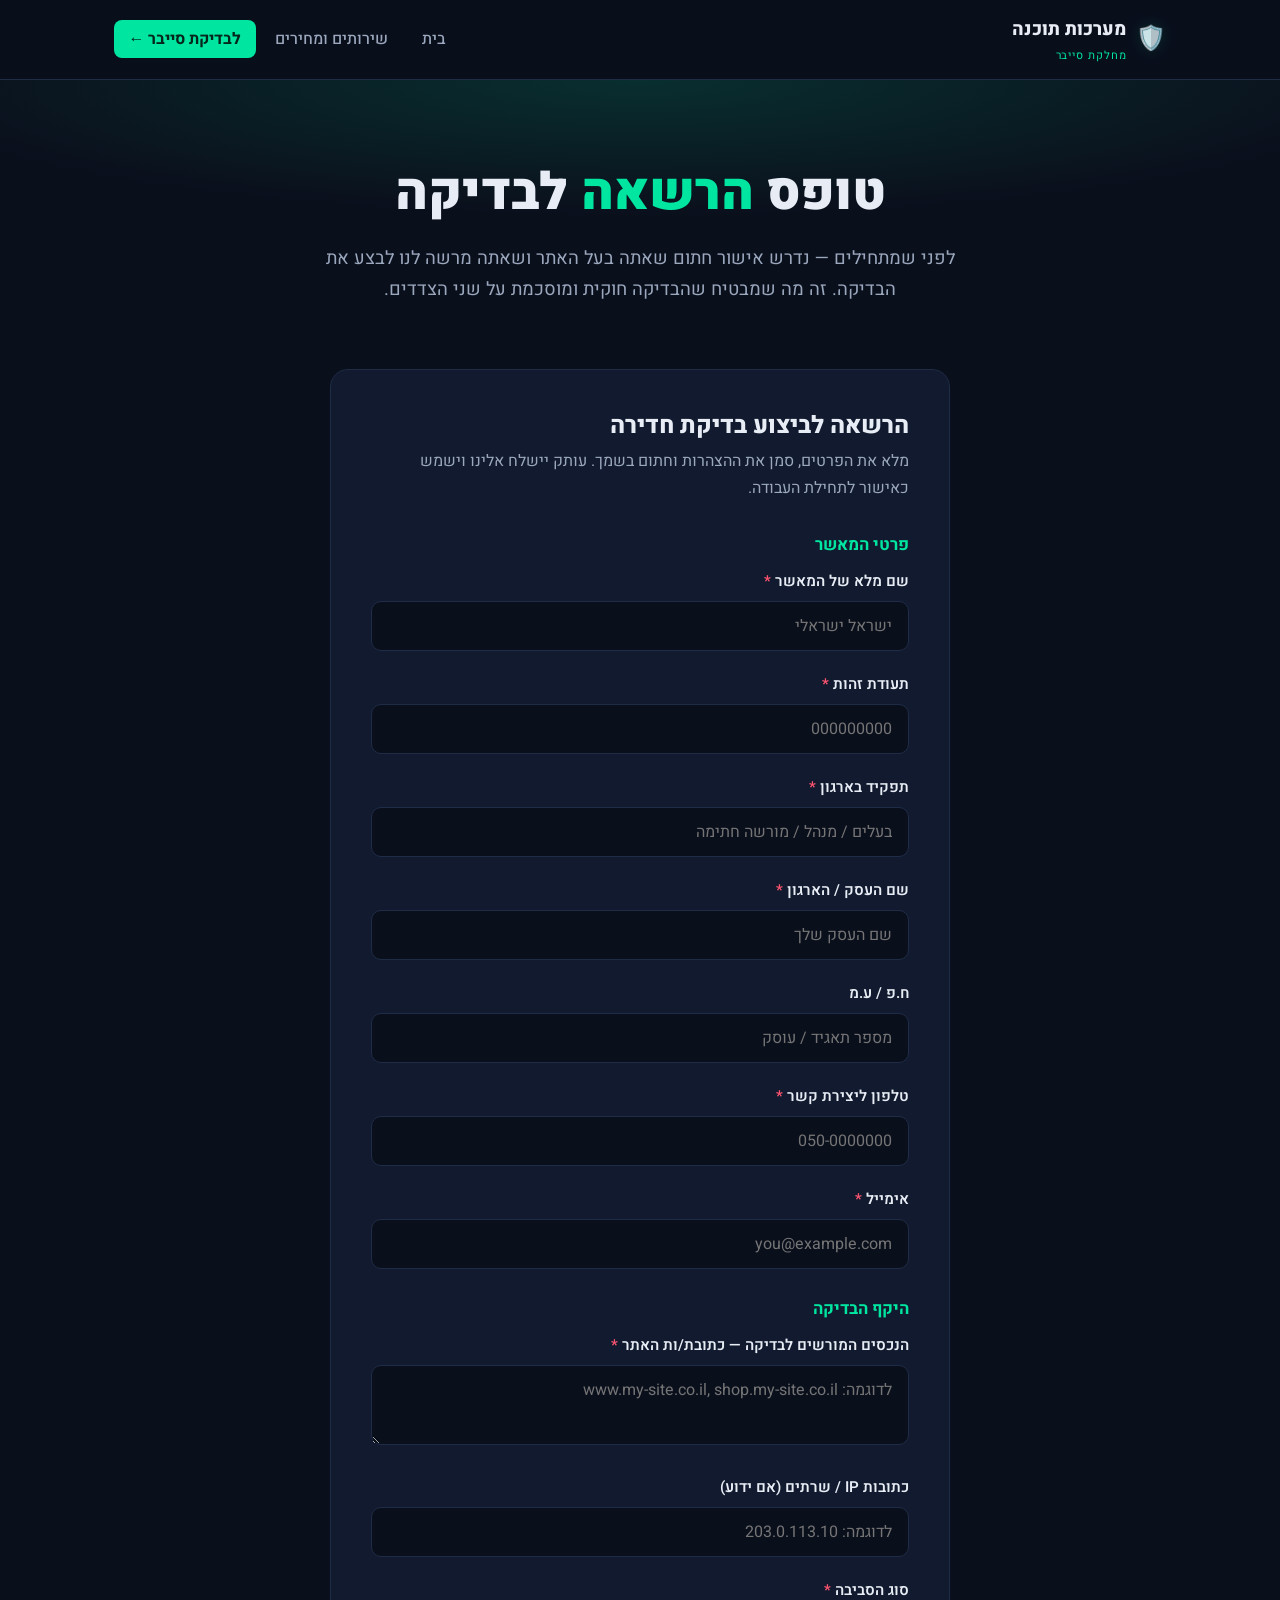
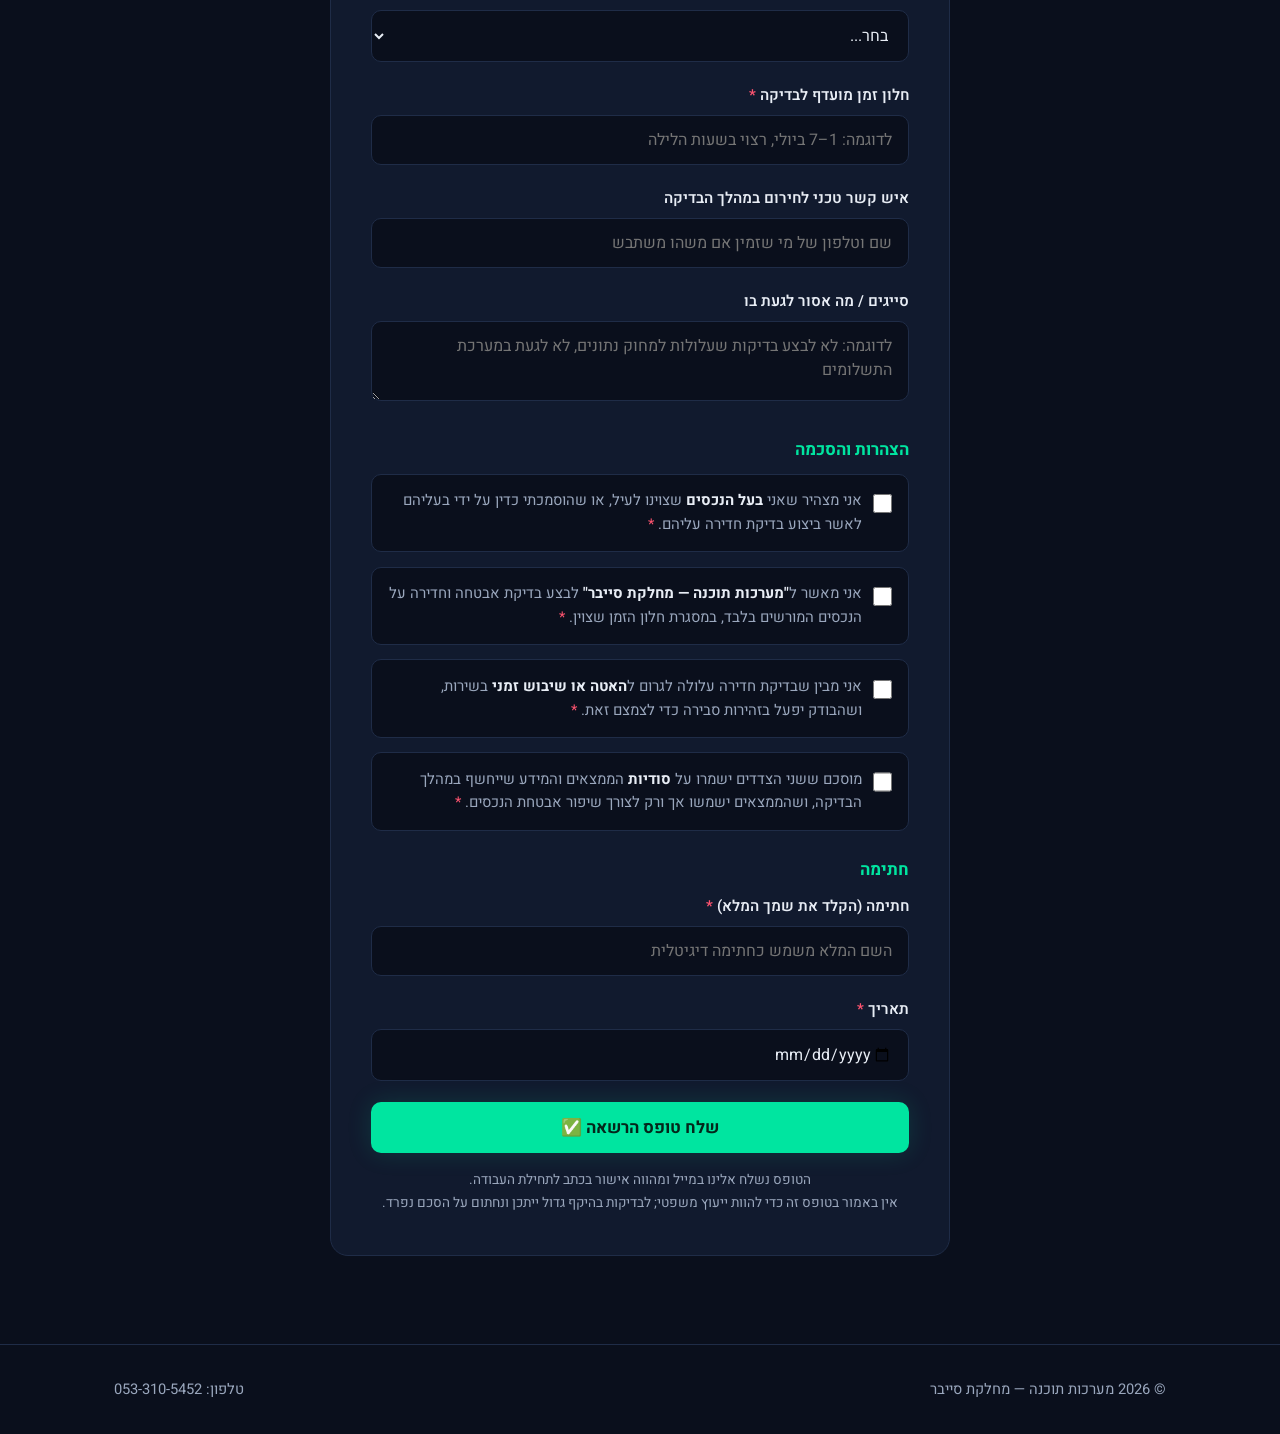
==== authorization.html @ df487aa9 "הוספת דף הרשאה לבדיקת חדירה Co-Authored-By: Claude Opus 4.8 <noreply@anthropic.com>" ====
<!DOCTYPE html>
<html lang="he" dir="rtl">
<head>
  <meta charset="UTF-8">
  <meta name="viewport" content="width=device-width, initial-scale=1.0">
  <title>טופס הרשאה לבדיקת סייבר | מערכות תוכנה — מחלקת סייבר</title>
  <meta name="description" content="טופס הרשאה והסכמה לביצוע בדיקת חדירה. הלקוח מצהיר שהוא בעל הנכסים ומאשר למערכות תוכנה לבצע את הבדיקה.">
  <link rel="preconnect" href="https://fonts.googleapis.com">
  <link href="https://fonts.googleapis.com/css2?family=Heebo:wght@400;500;700;800;900&display=swap" rel="stylesheet">
  <link rel="stylesheet" href="style.css">
  <!-- Google Analytics -->
  <script async src="https://www.googletagmanager.com/gtag/js?id=G-RD54PNBW5M"></script>
  <script>
    window.dataLayer = window.dataLayer || [];
    function gtag(){dataLayer.push(arguments);}
    gtag('js', new Date());
    gtag('config', 'G-RD54PNBW5M');
  </script>
</head>
<body>

<header>
  <div class="nav">
    <a href="index.html" class="logo">
      <span class="shield">🛡️</span>
      <span>מערכות תוכנה<small>מחלקת סייבר</small></span>
    </a>
    <nav>
      <ul>
        <li><a href="index.html">בית</a></li>
        <li><a href="services.html">שירותים ומחירים</a></li>
        <li><a href="contact.html" class="cta">לבדיקת סייבר &larr;</a></li>
      </ul>
    </nav>
  </div>
</header>

<main>

  <section class="hero" style="padding-bottom: 1rem;">
    <div class="container">
      <h1>טופס <span class="highlight">הרשאה</span> לבדיקה</h1>
      <p>לפני שמתחילים — נדרש אישור חתום שאתה בעל האתר ושאתה מרשה לנו לבצע את הבדיקה. זה מה שמבטיח שהבדיקה חוקית ומוסכמת על שני הצדדים.</p>
    </div>
  </section>

  <section style="padding-top: 1rem;">
    <div class="container">
      <div class="form-wrap">
        <h2 class="section-title" style="font-size: 1.5rem; margin-bottom: 0.4rem;">הרשאה לביצוע בדיקת חדירה</h2>
        <p class="section-sub" style="margin-bottom: 2rem;">מלא את הפרטים, סמן את ההצהרות וחתום בשמך. עותק יישלח אלינו וישמש כאישור לתחילת העבודה.</p>

        <form action="https://formsubmit.co/p0533105452@gmail.com" method="POST">
          <!-- הגדרות FormSubmit -->
          <input type="hidden" name="_subject" value="טופס הרשאה לבדיקת סייבר — אישור חתום">
          <input type="hidden" name="_captcha" value="false">
          <input type="hidden" name="_template" value="table">
          <input type="hidden" name="_next" value="https://mottyn.github.io/cyber-site/thanks.html">
          <input type="text" name="_honey" style="display:none">

          <h3 style="margin: 1.5rem 0 0.8rem; color: var(--accent); font-size: 1.05rem;">פרטי המאשר</h3>

          <div class="form-group">
            <label>שם מלא של המאשר <span class="req">*</span></label>
            <input type="text" name="שם המאשר" required placeholder="ישראל ישראלי">
          </div>

          <div class="form-group">
            <label>תעודת זהות <span class="req">*</span></label>
            <input type="text" name="תעודת זהות" required placeholder="000000000" dir="ltr" style="text-align: right;">
          </div>

          <div class="form-group">
            <label>תפקיד בארגון <span class="req">*</span></label>
            <input type="text" name="תפקיד" required placeholder="בעלים / מנהל / מורשה חתימה">
          </div>

          <div class="form-group">
            <label>שם העסק / הארגון <span class="req">*</span></label>
            <input type="text" name="שם העסק" required placeholder="שם העסק שלך">
          </div>

          <div class="form-group">
            <label>ח.פ / ע.מ</label>
            <input type="text" name="חפ עמ" placeholder="מספר תאגיד / עוסק" dir="ltr" style="text-align: right;">
          </div>

          <div class="form-group">
            <label>טלפון ליצירת קשר <span class="req">*</span></label>
            <input type="tel" name="טלפון" required placeholder="050-0000000" dir="ltr" style="text-align: right;">
          </div>

          <div class="form-group">
            <label>אימייל <span class="req">*</span></label>
            <input type="email" name="אימייל" required placeholder="you@example.com" dir="ltr" style="text-align: right;">
          </div>

          <h3 style="margin: 1.8rem 0 0.8rem; color: var(--accent); font-size: 1.05rem;">היקף הבדיקה</h3>

          <div class="form-group">
            <label>הנכסים המורשים לבדיקה — כתובת/ות האתר <span class="req">*</span></label>
            <textarea name="נכסים מורשים" required placeholder="לדוגמה: www.my-site.co.il, shop.my-site.co.il" style="min-height: 80px;"></textarea>
          </div>

          <div class="form-group">
            <label>כתובות IP / שרתים (אם ידוע)</label>
            <input type="text" name="כתובות IP" placeholder="לדוגמה: 203.0.113.10" dir="ltr" style="text-align: right;">
          </div>

          <div class="form-group">
            <label>סוג הסביבה <span class="req">*</span></label>
            <select name="סוג סביבה" required>
              <option value="" disabled selected>בחר...</option>
              <option value="סביבת ייצור (Production)">סביבת ייצור (האתר החי)</option>
              <option value="סביבת בדיקות (Staging)">סביבת בדיקות / Staging</option>
              <option value="שתיהן">שתיהן</option>
            </select>
          </div>

          <div class="form-group">
            <label>חלון זמן מועדף לבדיקה <span class="req">*</span></label>
            <input type="text" name="חלון זמן" required placeholder="לדוגמה: 1–7 ביולי, רצוי בשעות הלילה">
          </div>

          <div class="form-group">
            <label>איש קשר טכני לחירום במהלך הבדיקה</label>
            <input type="text" name="איש קשר חירום" placeholder="שם וטלפון של מי שזמין אם משהו משתבש">
          </div>

          <div class="form-group">
            <label>סייגים / מה אסור לגעת בו</label>
            <textarea name="סייגים" placeholder="לדוגמה: לא לבצע בדיקות שעלולות למחוק נתונים, לא לגעת במערכת התשלומים" style="min-height: 80px;"></textarea>
          </div>

          <h3 style="margin: 1.8rem 0 0.8rem; color: var(--accent); font-size: 1.05rem;">הצהרות והסכמה</h3>

          <div class="consent">
            <input type="checkbox" id="c1" name="הצהרה: בעלות" value="כן — אני בעל הנכסים או מורשה חוקית לאשר בדיקה עליהם" required>
            <label for="c1">אני מצהיר שאני <strong>בעל הנכסים</strong> שצוינו לעיל, או שהוסמכתי כדין על ידי בעליהם לאשר ביצוע בדיקת חדירה עליהם. <span class="req">*</span></label>
          </div>

          <div class="consent">
            <input type="checkbox" id="c2" name="הצהרה: הרשאה" value="כן — מאשר למערכות תוכנה לבצע בדיקה" required>
            <label for="c2">אני מאשר ל<strong>"מערכות תוכנה — מחלקת סייבר"</strong> לבצע בדיקת אבטחה וחדירה על הנכסים המורשים בלבד, במסגרת חלון הזמן שצוין. <span class="req">*</span></label>
          </div>

          <div class="consent">
            <input type="checkbox" id="c3" name="הצהרה: סיכון" value="כן — מבין שייתכן שיבוש זמני" required>
            <label for="c3">אני מבין שבדיקת חדירה עלולה לגרום ל<strong>האטה או שיבוש זמני</strong> בשירות, ושהבודק יפעל בזהירות סבירה כדי לצמצם זאת. <span class="req">*</span></label>
          </div>

          <div class="consent">
            <input type="checkbox" id="c4" name="הצהרה: סודיות" value="כן — סודיות הדדית" required>
            <label for="c4">מוסכם ששני הצדדים ישמרו על <strong>סודיות</strong> הממצאים והמידע שייחשף במהלך הבדיקה, ושהממצאים ישמשו אך ורק לצורך שיפור אבטחת הנכסים. <span class="req">*</span></label>
          </div>

          <h3 style="margin: 1.8rem 0 0.8rem; color: var(--accent); font-size: 1.05rem;">חתימה</h3>

          <div class="form-group">
            <label>חתימה (הקלד את שמך המלא) <span class="req">*</span></label>
            <input type="text" name="חתימה" required placeholder="השם המלא משמש כחתימה דיגיטלית">
          </div>

          <div class="form-group">
            <label>תאריך <span class="req">*</span></label>
            <input type="date" name="תאריך" required dir="ltr" style="text-align: right;">
          </div>

          <button type="submit" id="submit-btn" class="btn btn-primary" style="width: 100%;">שלח טופס הרשאה ✅</button>

          <p class="form-note">
            הטופס נשלח אלינו במייל ומהווה אישור בכתב לתחילת העבודה.
            <br>אין באמור בטופס זה כדי להוות ייעוץ משפטי; לבדיקות בהיקף גדול ייתכן ונחתום על הסכם נפרד.
          </p>
        </form>

        <script>
          document.querySelector('form').addEventListener('submit', function () {
            var btn = document.getElementById('submit-btn');
            btn.disabled = true;
            btn.innerHTML = 'שולח...<span class="spinner"></span>';
          });
        </script>
      </div>
    </div>
  </section>

</main>

<footer>
  <div class="container">
    <span>© 2026 מערכות תוכנה — מחלקת סייבר</span>
    <span>טלפון: <a href="tel:0533105452" dir="ltr">053-310-5452</a></span>
  </div>
</footer>

</body>
</html>
---- style.css ----
/* ===== מערכות תוכנה — מחלקת סייבר ===== */
:root {
  --bg: #0a0f1c;
  --bg-card: #111a2e;
  --bg-card-hover: #16223c;
  --accent: #00e5a0;
  --accent-dark: #00b87f;
  --accent-glow: rgba(0, 229, 160, 0.15);
  --text: #e8edf5;
  --text-muted: #9aa7bd;
  --border: #1f2c47;
  --danger: #ff5470;
}

* { margin: 0; padding: 0; box-sizing: border-box; }

html { scroll-behavior: smooth; }

body {
  font-family: 'Heebo', sans-serif;
  background: var(--bg);
  color: var(--text);
  line-height: 1.7;
  min-height: 100vh;
  display: flex;
  flex-direction: column;
}

/* ===== ניווט ===== */
header {
  position: sticky;
  top: 0;
  z-index: 100;
  background: rgba(10, 15, 28, 0.92);
  backdrop-filter: blur(10px);
  border-bottom: 1px solid var(--border);
}

.nav {
  max-width: 1100px;
  margin: 0 auto;
  padding: 0.9rem 1.5rem;
  display: flex;
  align-items: center;
  justify-content: space-between;
  gap: 1rem;
  flex-wrap: wrap;
}

.logo {
  display: flex;
  align-items: center;
  gap: 0.6rem;
  text-decoration: none;
  color: var(--text);
  font-weight: 800;
  font-size: 1.15rem;
}

.logo .shield {
  font-size: 1.5rem;
  filter: drop-shadow(0 0 8px var(--accent-glow));
}

.logo small {
  display: block;
  font-size: 0.7rem;
  font-weight: 400;
  color: var(--accent);
  letter-spacing: 0.08em;
}

nav ul {
  display: flex;
  gap: 0.3rem;
  list-style: none;
  flex-wrap: wrap;
}

nav a {
  color: var(--text-muted);
  text-decoration: none;
  padding: 0.45rem 0.9rem;
  border-radius: 8px;
  font-weight: 500;
  transition: all 0.2s;
}

nav a:hover { color: var(--text); background: var(--bg-card); }

nav a.active { color: var(--accent); background: var(--accent-glow); }

nav a.cta {
  background: var(--accent);
  color: #04261b;
  font-weight: 700;
}

nav a.cta:hover { background: var(--accent-dark); color: #04261b; }

/* ===== מבנה כללי ===== */
main { flex: 1; }

.container {
  max-width: 1100px;
  margin: 0 auto;
  padding: 0 1.5rem;
}

section { padding: 3.5rem 0; }

h1, h2, h3 { line-height: 1.3; }

.section-title {
  font-size: 1.9rem;
  font-weight: 800;
  margin-bottom: 0.4rem;
}

.section-sub {
  color: var(--text-muted);
  margin-bottom: 2.2rem;
  max-width: 600px;
}

/* ===== Hero ===== */
.hero {
  padding: 5rem 0 4rem;
  text-align: center;
  background:
    radial-gradient(ellipse 60% 50% at 50% 0%, var(--accent-glow), transparent);
}

.hero h1 {
  font-size: clamp(2rem, 5vw, 3.2rem);
  font-weight: 900;
  margin-bottom: 1rem;
}

.hero h1 .highlight { color: var(--accent); }

.hero p {
  font-size: 1.15rem;
  color: var(--text-muted);
  max-width: 640px;
  margin: 0 auto 2rem;
}

.hero-buttons {
  display: flex;
  gap: 1rem;
  justify-content: center;
  flex-wrap: wrap;
}

/* ===== כפתורים ===== */
.btn {
  display: inline-block;
  padding: 0.8rem 2rem;
  border-radius: 10px;
  font-weight: 700;
  font-size: 1.05rem;
  text-decoration: none;
  transition: all 0.2s;
  border: none;
  cursor: pointer;
  font-family: inherit;
}

.btn-primary {
  background: var(--accent);
  color: #04261b;
  box-shadow: 0 0 25px var(--accent-glow);
}

.btn-primary:hover { background: var(--accent-dark); transform: translateY(-2px); }

.btn-outline {
  border: 1.5px solid var(--border);
  color: var(--text);
}

.btn-outline:hover { border-color: var(--accent); color: var(--accent); }

/* ===== באנר מבצע ===== */
.promo-banner {
  background: linear-gradient(135deg, #0e2a1f, #103324);
  border: 1.5px solid var(--accent);
  border-radius: 16px;
  padding: 1.8rem 2rem;
  display: flex;
  align-items: center;
  gap: 1.2rem;
  flex-wrap: wrap;
  justify-content: center;
  text-align: center;
  box-shadow: 0 0 40px var(--accent-glow);
}

.promo-banner .gift { font-size: 2.5rem; }

.promo-banner h3 { font-size: 1.4rem; color: var(--accent); }

.promo-banner p { color: var(--text-muted); }

.promo-banner .btn { margin-inline-start: auto; }

@media (max-width: 700px) {
  .promo-banner { flex-direction: column; }
  .promo-banner .btn { margin-inline-start: 0; }
}

/* ===== כרטיסים ===== */
.cards {
  display: grid;
  grid-template-columns: repeat(auto-fit, minmax(260px, 1fr));
  gap: 1.3rem;
}

.card {
  background: var(--bg-card);
  border: 1px solid var(--border);
  border-radius: 14px;
  padding: 1.8rem;
  transition: all 0.25s;
}

.card:hover {
  background: var(--bg-card-hover);
  border-color: var(--accent);
  transform: translateY(-4px);
}

.card .icon { font-size: 2.2rem; margin-bottom: 0.8rem; display: block; }

.card h3 { font-size: 1.2rem; margin-bottom: 0.5rem; }

.card p { color: var(--text-muted); font-size: 0.97rem; }

/* ===== מחירון ===== */
.pricing {
  display: grid;
  grid-template-columns: repeat(auto-fit, minmax(290px, 1fr));
  gap: 1.5rem;
  max-width: 800px;
  margin: 0 auto;
}

.price-card {
  background: var(--bg-card);
  border: 1px solid var(--border);
  border-radius: 18px;
  padding: 2.2rem 1.8rem;
  text-align: center;
  position: relative;
  transition: all 0.25s;
}

.price-card:hover { transform: translateY(-5px); border-color: var(--accent); }

.price-card.featured {
  border: 1.5px solid var(--accent);
  box-shadow: 0 0 35px var(--accent-glow);
}

.price-card .badge {
  position: absolute;
  top: -14px;
  right: 50%;
  transform: translateX(50%);
  background: var(--accent);
  color: #04261b;
  font-weight: 800;
  font-size: 0.8rem;
  padding: 0.25rem 1rem;
  border-radius: 999px;
  white-space: nowrap;
}

.price-card h3 { font-size: 1.3rem; margin-bottom: 0.3rem; }

.price-card .price {
  font-size: 2.8rem;
  font-weight: 900;
  color: var(--accent);
  margin: 0.6rem 0;
}

.price-card .price small { font-size: 1.1rem; color: var(--text-muted); font-weight: 400; }

.price-card .free-note {
  color: var(--accent);
  font-weight: 700;
  font-size: 0.95rem;
  margin-bottom: 1rem;
}

.price-card ul {
  list-style: none;
  text-align: right;
  margin: 1.3rem 0 1.8rem;
  color: var(--text-muted);
}

.price-card ul li {
  padding: 0.45rem 0;
  border-bottom: 1px dashed var(--border);
}

.price-card ul li::before {
  content: "✓ ";
  color: var(--accent);
  font-weight: 700;
}

/* ===== טופס ===== */
.form-wrap {
  max-width: 620px;
  margin: 0 auto;
  background: var(--bg-card);
  border: 1px solid var(--border);
  border-radius: 18px;
  padding: 2.5rem;
}

.form-group { margin-bottom: 1.3rem; }

label {
  display: block;
  font-weight: 600;
  margin-bottom: 0.4rem;
  font-size: 0.95rem;
}

label .req { color: var(--danger); }

input, select, textarea {
  width: 100%;
  padding: 0.75rem 1rem;
  background: var(--bg);
  border: 1.5px solid var(--border);
  border-radius: 10px;
  color: var(--text);
  font-family: inherit;
  font-size: 1rem;
  transition: border-color 0.2s;
}

input:focus, select:focus, textarea:focus {
  outline: none;
  border-color: var(--accent);
}

textarea { resize: vertical; min-height: 110px; }

.form-note {
  font-size: 0.85rem;
  color: var(--text-muted);
  margin-top: 1rem;
  text-align: center;
}

/* ===== הצהרות / checkbox ===== */
.consent {
  display: flex;
  gap: 0.7rem;
  align-items: flex-start;
  background: var(--bg);
  border: 1.5px solid var(--border);
  border-radius: 10px;
  padding: 0.9rem 1rem;
  margin-bottom: 0.9rem;
  transition: border-color 0.2s;
}

.consent:focus-within { border-color: var(--accent); }

.consent input[type="checkbox"] {
  width: 1.2rem;
  height: 1.2rem;
  flex-shrink: 0;
  margin-top: 0.3rem;
  accent-color: var(--accent);
  cursor: pointer;
}

.consent label {
  margin-bottom: 0;
  font-weight: 400;
  color: var(--text-muted);
  font-size: 0.93rem;
  line-height: 1.6;
  cursor: pointer;
}

.consent label strong { color: var(--text); font-weight: 700; }

/* ===== ספינר שליחה ===== */
.btn:disabled {
  opacity: 0.75;
  cursor: not-allowed;
  transform: none !important;
}

.spinner {
  display: inline-block;
  width: 1.1em;
  height: 1.1em;
  border: 2.5px solid rgba(4, 38, 27, 0.25);
  border-top-color: #04261b;
  border-radius: 50%;
  animation: spin 0.7s linear infinite;
  vertical-align: -0.2em;
  margin-inline-start: 0.5em;
}

@keyframes spin {
  to { transform: rotate(360deg); }
}

/* ===== פרטי קשר ===== */
.contact-methods {
  display: grid;
  grid-template-columns: repeat(auto-fit, minmax(220px, 1fr));
  gap: 1.2rem;
  max-width: 800px;
  margin: 0 auto 3rem;
}

.contact-card {
  background: var(--bg-card);
  border: 1px solid var(--border);
  border-radius: 14px;
  padding: 1.5rem;
  text-align: center;
  text-decoration: none;
  color: var(--text);
  transition: all 0.25s;
}

.contact-card:hover { border-color: var(--accent); transform: translateY(-3px); }

.contact-card .icon { font-size: 2rem; display: block; margin-bottom: 0.5rem; }

.contact-card strong { display: block; margin-bottom: 0.2rem; }

.contact-card span { color: var(--text-muted); font-size: 0.95rem; direction: ltr; display: inline-block; }

/* ===== שלבי תהליך ===== */
.steps {
  display: grid;
  grid-template-columns: repeat(auto-fit, minmax(200px, 1fr));
  gap: 1.2rem;
  counter-reset: step;
}

.step {
  background: var(--bg-card);
  border: 1px solid var(--border);
  border-radius: 14px;
  padding: 1.6rem;
  position: relative;
}

.step::before {
  counter-increment: step;
  content: counter(step);
  display: inline-flex;
  align-items: center;
  justify-content: center;
  width: 2.2rem;
  height: 2.2rem;
  border-radius: 50%;
  background: var(--accent-glow);
  color: var(--accent);
  font-weight: 800;
  margin-bottom: 0.8rem;
}

.step h3 { font-size: 1.05rem; margin-bottom: 0.3rem; }

.step p { color: var(--text-muted); font-size: 0.92rem; }

/* ===== פוטר ===== */
footer {
  border-top: 1px solid var(--border);
  padding: 2rem 0;
  margin-top: 2rem;
}

footer .container {
  display: flex;
  justify-content: space-between;
  align-items: center;
  gap: 1rem;
  flex-wrap: wrap;
  color: var(--text-muted);
  font-size: 0.92rem;
}

footer a { color: var(--text-muted); text-decoration: none; }
footer a:hover { color: var(--accent); }

.center { text-align: center; }
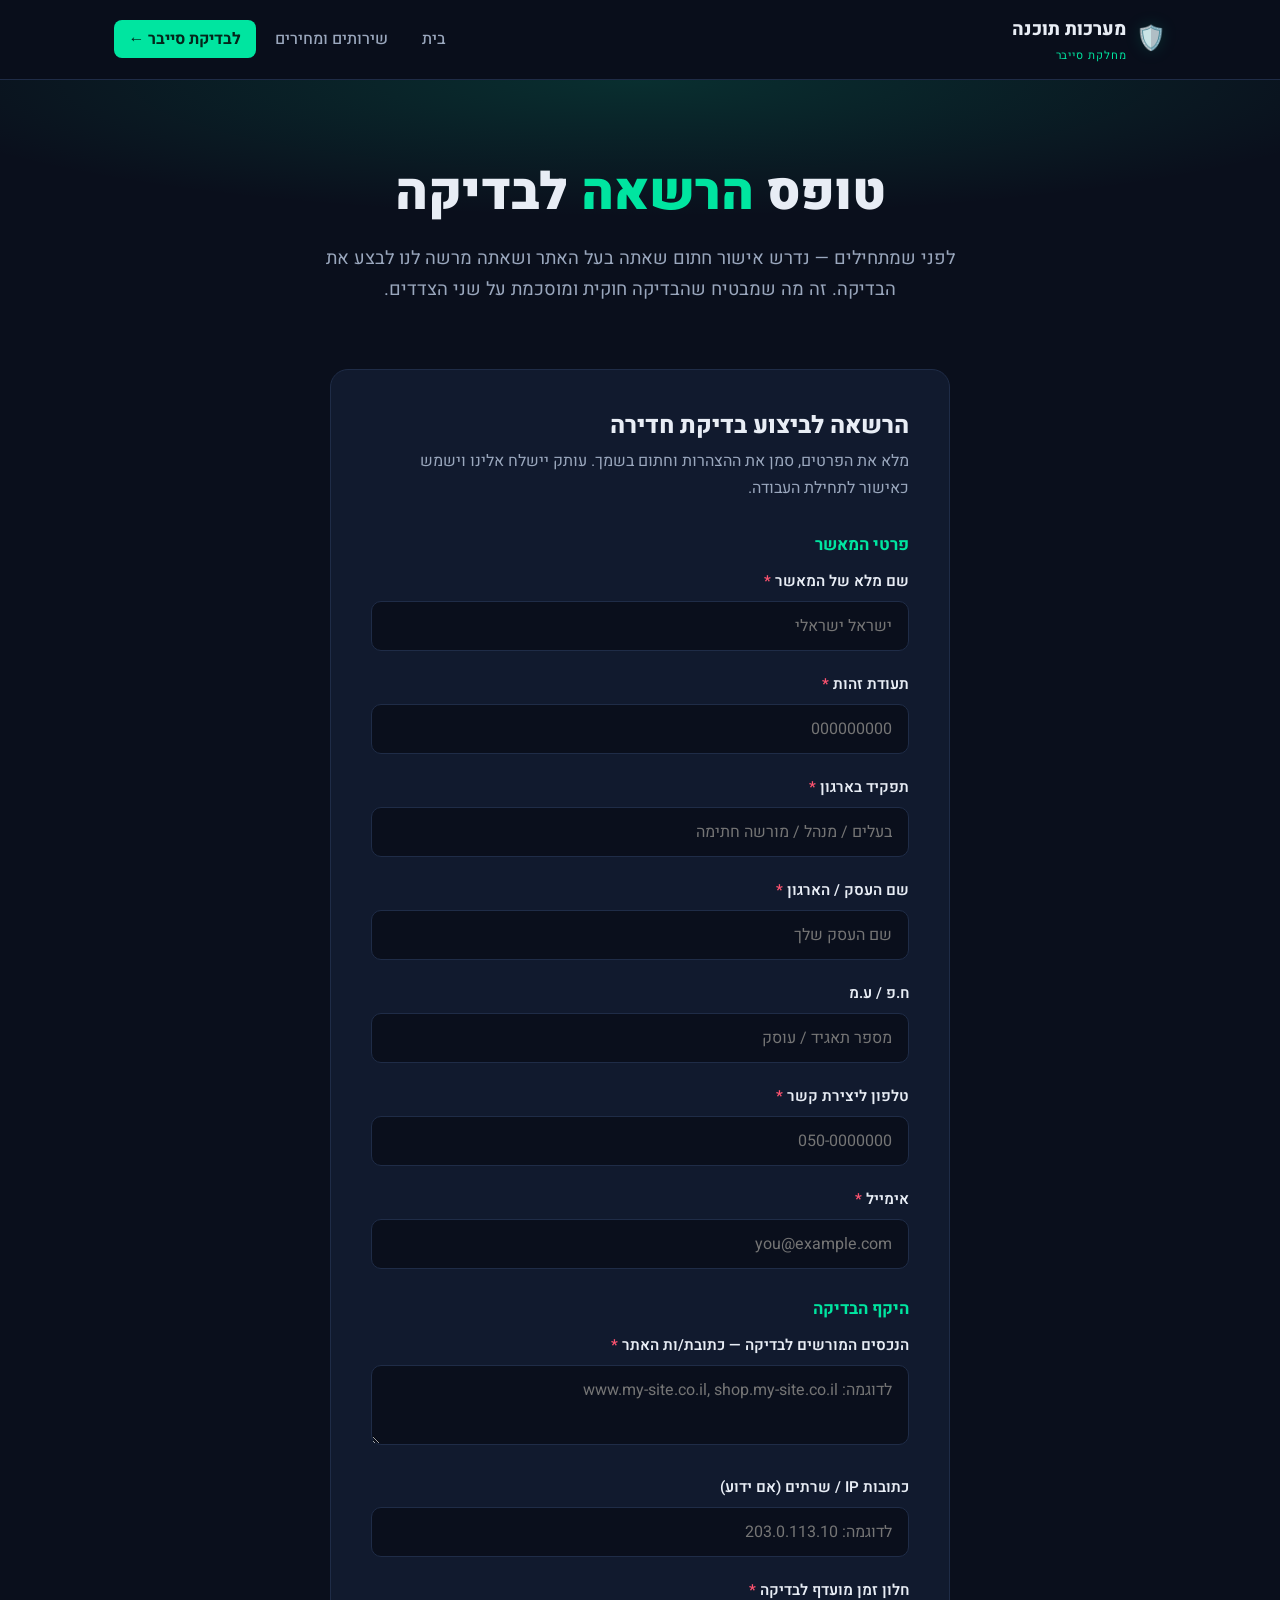
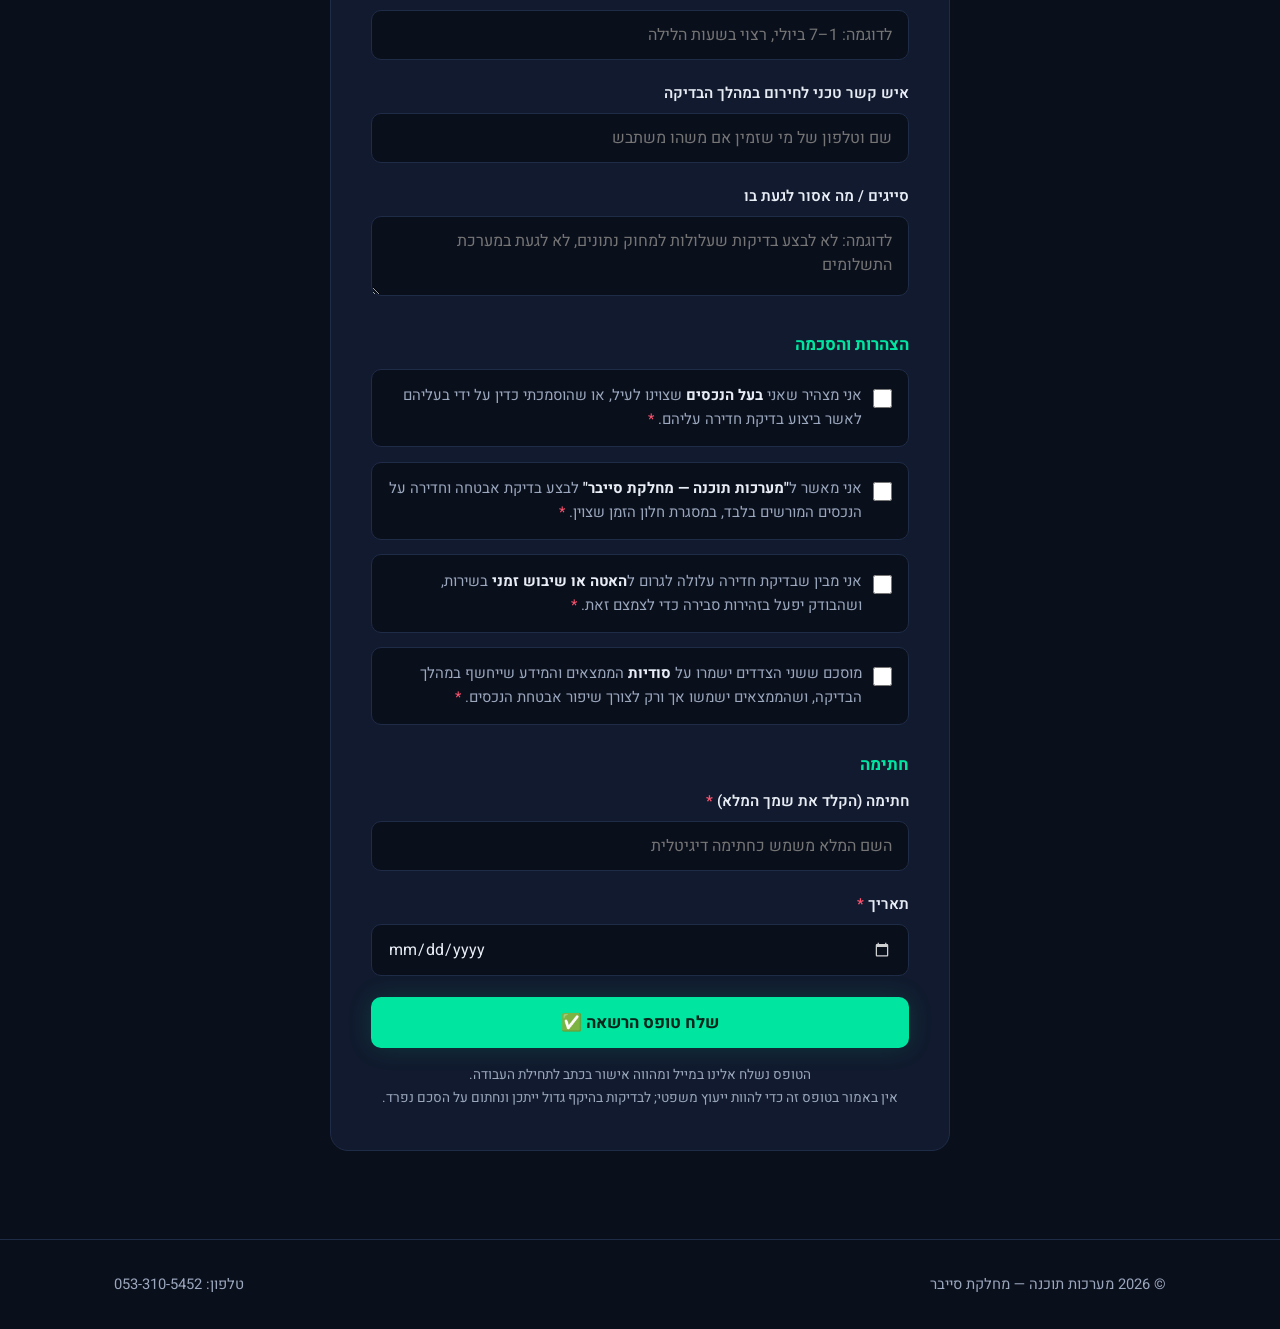
==== commit dfd285df: "הסרת שדה סוג הסביבה ושיפור נראות לוח השנה בשדה התאריך Co-Authored-By: Claude Opus 4.8 <noreply@anthr" ====
--- a/authorization.html
+++ b/authorization.html
@@ -108,16 +108,6 @@
           </div>
 
           <div class="form-group">
-            <label>סוג הסביבה <span class="req">*</span></label>
-            <select name="סוג סביבה" required>
-              <option value="" disabled selected>בחר...</option>
-              <option value="סביבת ייצור (Production)">סביבת ייצור (האתר החי)</option>
-              <option value="סביבת בדיקות (Staging)">סביבת בדיקות / Staging</option>
-              <option value="שתיהן">שתיהן</option>
-            </select>
-          </div>
-
-          <div class="form-group">
             <label>חלון זמן מועדף לבדיקה <span class="req">*</span></label>
             <input type="text" name="חלון זמן" required placeholder="לדוגמה: 1–7 ביולי, רצוי בשעות הלילה">
           </div>
@@ -163,7 +153,7 @@
 
           <div class="form-group">
             <label>תאריך <span class="req">*</span></label>
-            <input type="date" name="תאריך" required dir="ltr" style="text-align: right;">
+            <input type="date" name="תאריך" id="date-field" required>
           </div>
 
           <button type="submit" id="submit-btn" class="btn btn-primary" style="width: 100%;">שלח טופס הרשאה ✅</button>
--- a/style.css
+++ b/style.css
@@ -352,6 +352,18 @@
 }
 
 textarea { resize: vertical; min-height: 110px; }
+
+/* אייקון לוח השנה — שיהיה נראה ולחיץ על הרקע הכהה */
+input[type="date"] { cursor: pointer; }
+
+input[type="date"]::-webkit-calendar-picker-indicator {
+  filter: invert(1);
+  opacity: 0.8;
+  cursor: pointer;
+  transition: opacity 0.2s;
+}
+
+input[type="date"]::-webkit-calendar-picker-indicator:hover { opacity: 1; }
 
 .form-note {
   font-size: 0.85rem;
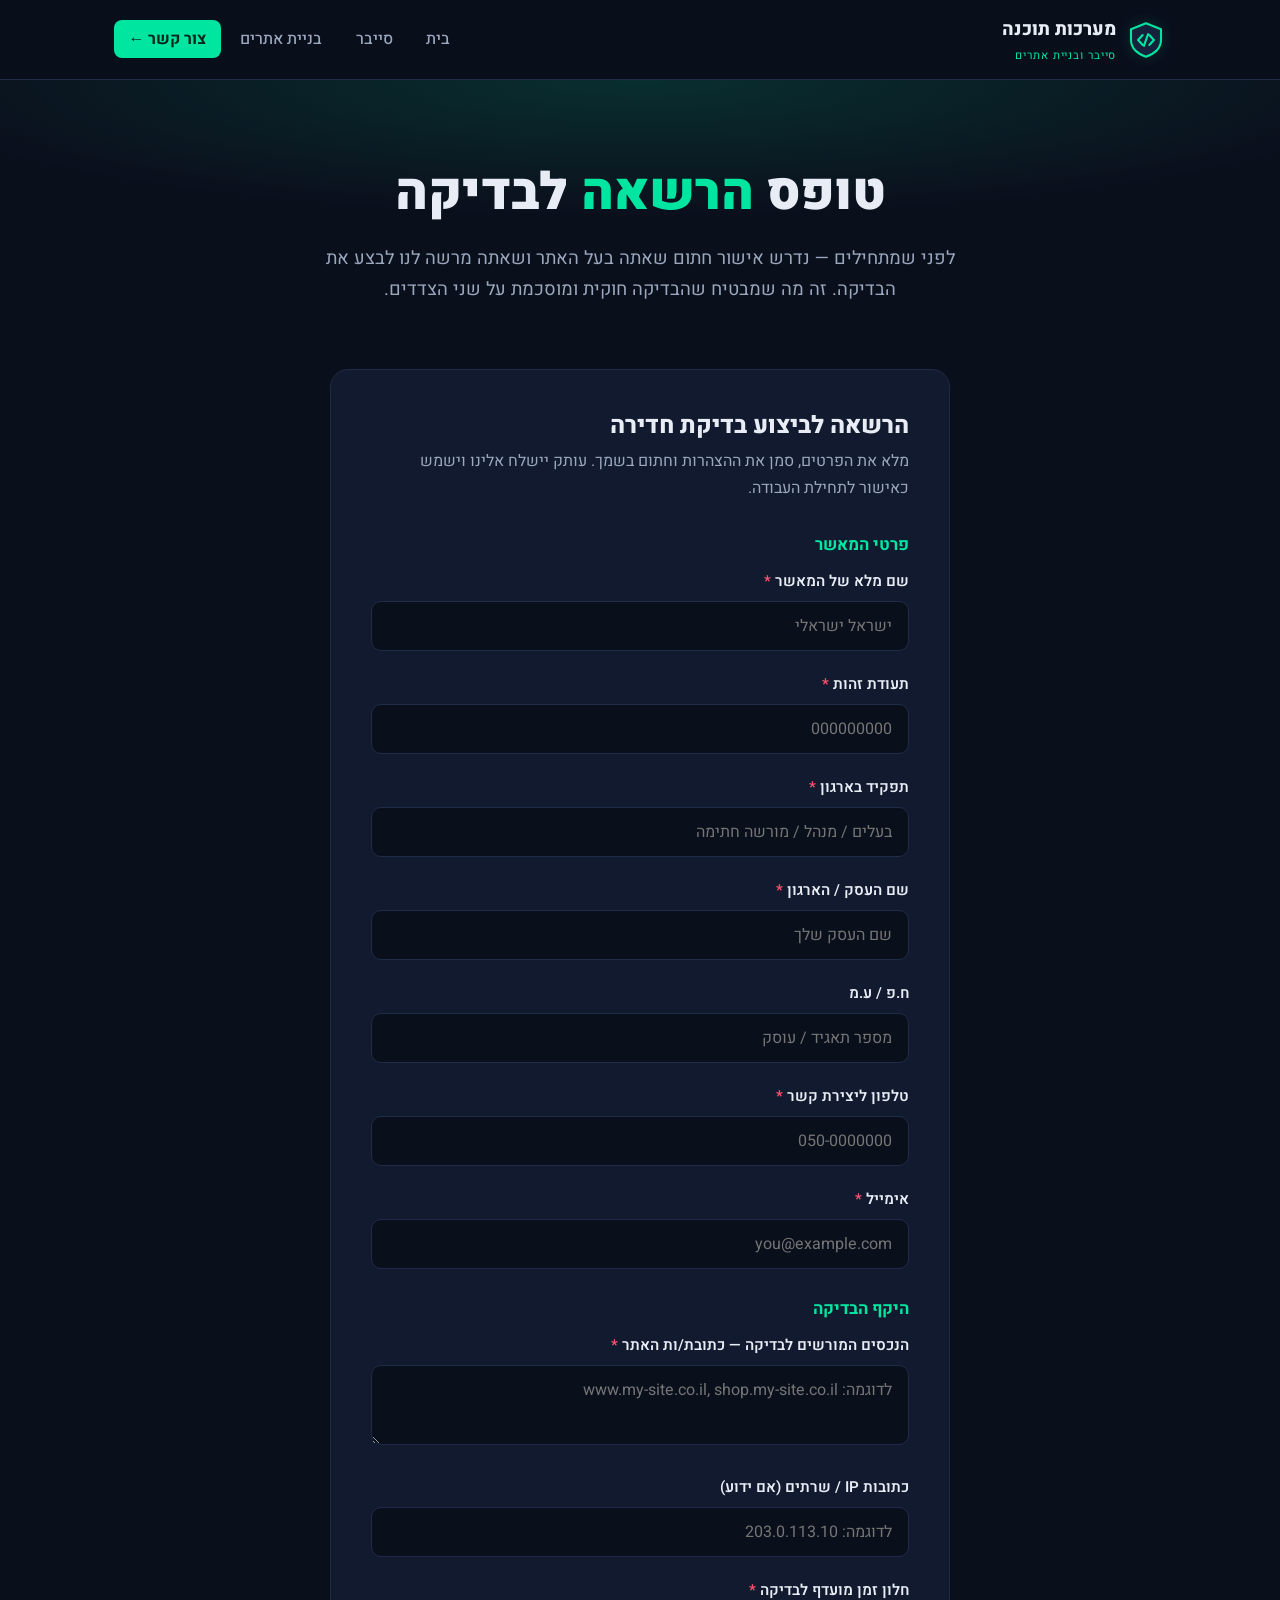
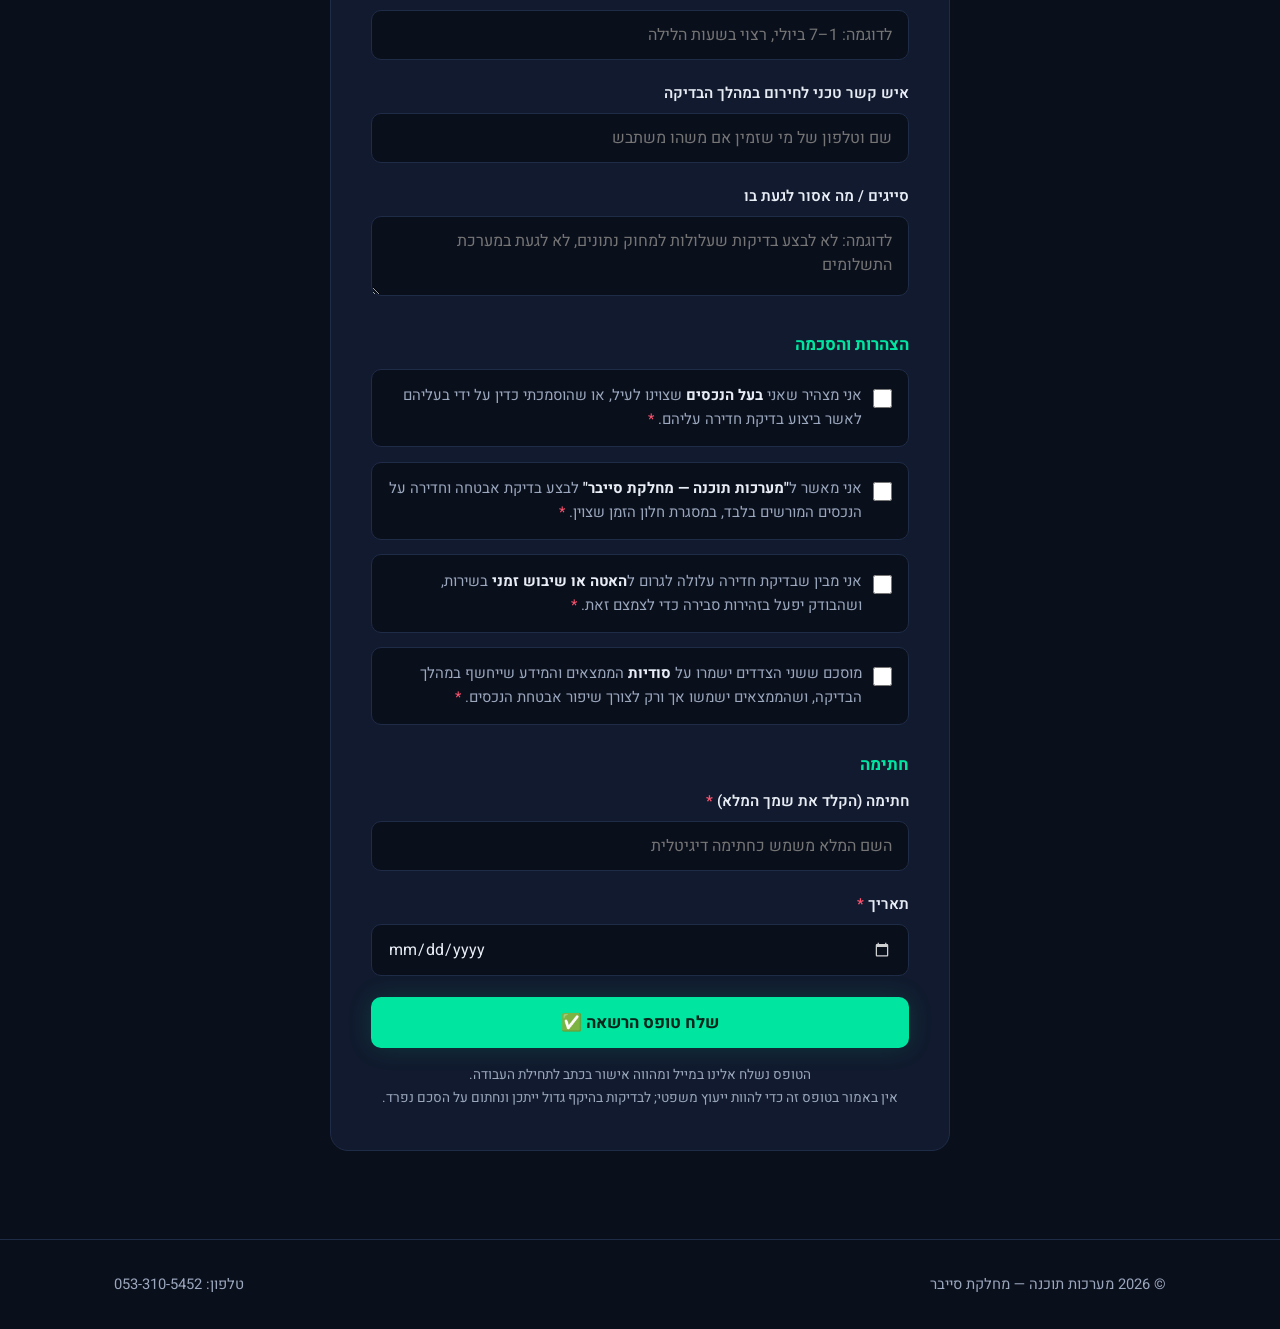
==== commit 5b351895: "איחוד האתר: מחלקת סייבר + בניית אתרים תחת מותג אחד - עמוד בית חדש (index.html) שמוביל לשתי המחלקות -" ====
--- a/authorization.html
+++ b/authorization.html
@@ -22,14 +22,20 @@
 <header>
   <div class="nav">
     <a href="index.html" class="logo">
-      <span class="shield">🛡️</span>
-      <span>מערכות תוכנה<small>מחלקת סייבר</small></span>
+      <svg class="logo-mark" viewBox="0 0 48 48" fill="none" xmlns="http://www.w3.org/2000/svg">
+        <path d="M24 4 L42 11 L42 24 C42 34 34 41 24 44 C14 41 6 34 6 24 L6 11 Z" fill="#16223c" stroke="#00e5a0" stroke-width="2.5" stroke-linejoin="round"/>
+        <path d="M20 18 L14.5 24 L20 30" stroke="#00e5a0" stroke-width="2.5" stroke-linecap="round" stroke-linejoin="round"/>
+        <path d="M28 18 L33.5 24 L28 30" stroke="#00e5a0" stroke-width="2.5" stroke-linecap="round" stroke-linejoin="round"/>
+        <line x1="26.5" y1="17" x2="21.5" y2="31" stroke="#00e5a0" stroke-width="2.5" stroke-linecap="round"/>
+      </svg>
+      <span>מערכות תוכנה<small>סייבר ובניית אתרים</small></span>
     </a>
     <nav>
       <ul>
         <li><a href="index.html">בית</a></li>
-        <li><a href="services.html">שירותים ומחירים</a></li>
-        <li><a href="contact.html" class="cta">לבדיקת סייבר &larr;</a></li>
+        <li><a href="cyber.html">סייבר</a></li>
+        <li><a href="web.html">בניית אתרים</a></li>
+        <li><a href="contact.html" class="cta">צור קשר &larr;</a></li>
       </ul>
     </nav>
   </div>
--- a/style.css
+++ b/style.css
@@ -59,6 +59,13 @@
 
 .logo .shield {
   font-size: 1.5rem;
+  filter: drop-shadow(0 0 8px var(--accent-glow));
+}
+
+.logo-mark {
+  width: 40px;
+  height: 40px;
+  flex-shrink: 0;
   filter: drop-shadow(0 0 8px var(--accent-glow));
 }
 
@@ -514,3 +521,42 @@
 footer a:hover { color: var(--accent); }
 
 .center { text-align: center; }
+
+/* ===== כרטיסי מחלקות (עמוד הבית) ===== */
+.divisions {
+  display: grid;
+  grid-template-columns: repeat(auto-fit, minmax(290px, 1fr));
+  gap: 1.5rem;
+  max-width: 820px;
+  margin: 0 auto;
+}
+
+.division {
+  display: block;
+  text-decoration: none;
+  color: var(--text);
+  background: var(--bg-card);
+  border: 1px solid var(--border);
+  border-radius: 18px;
+  padding: 2.6rem 2rem;
+  text-align: center;
+  transition: all 0.25s;
+}
+
+.division:hover {
+  border-color: var(--accent);
+  transform: translateY(-6px);
+  box-shadow: 0 0 35px var(--accent-glow);
+}
+
+.division .d-icon {
+  font-size: 3rem;
+  display: block;
+  margin-bottom: 1rem;
+}
+
+.division h3 { font-size: 1.5rem; margin-bottom: 0.6rem; color: var(--accent); }
+
+.division p { color: var(--text-muted); margin-bottom: 1.4rem; }
+
+.division .go { color: var(--accent); font-weight: 700; }
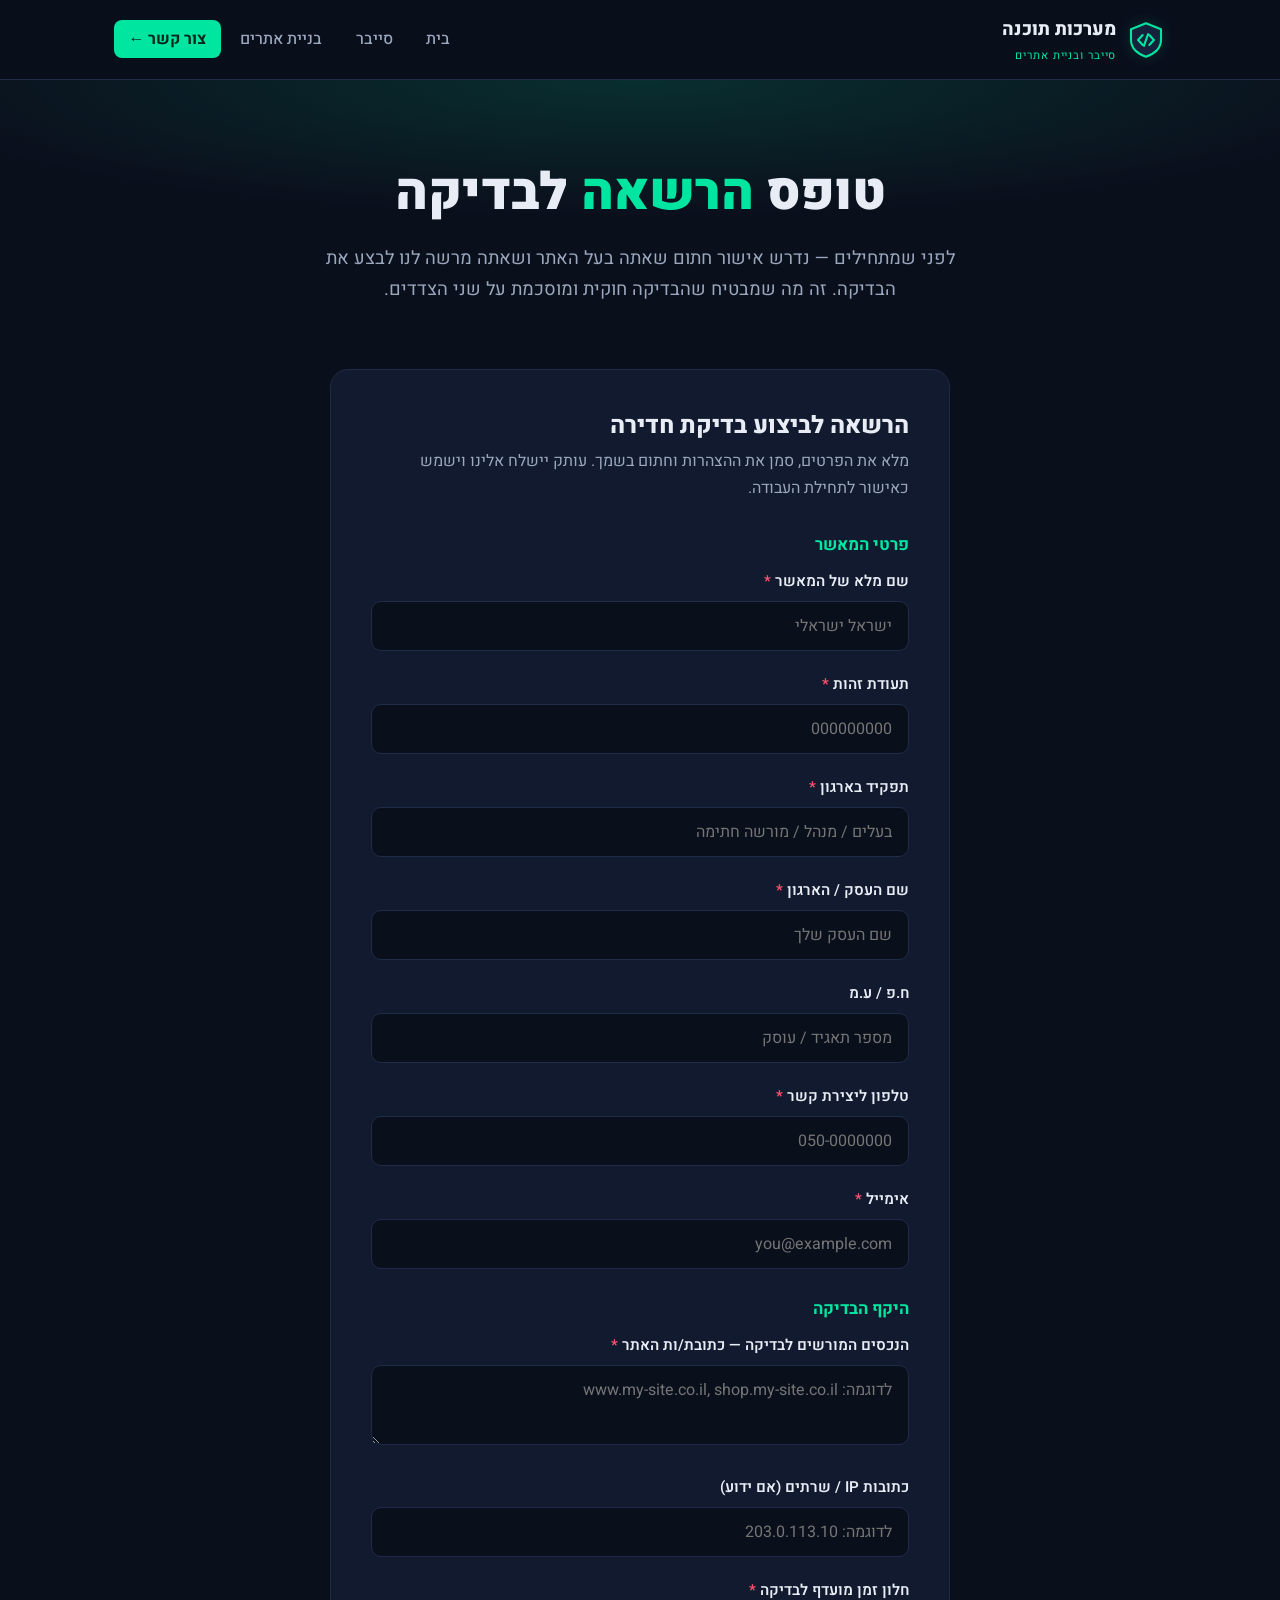
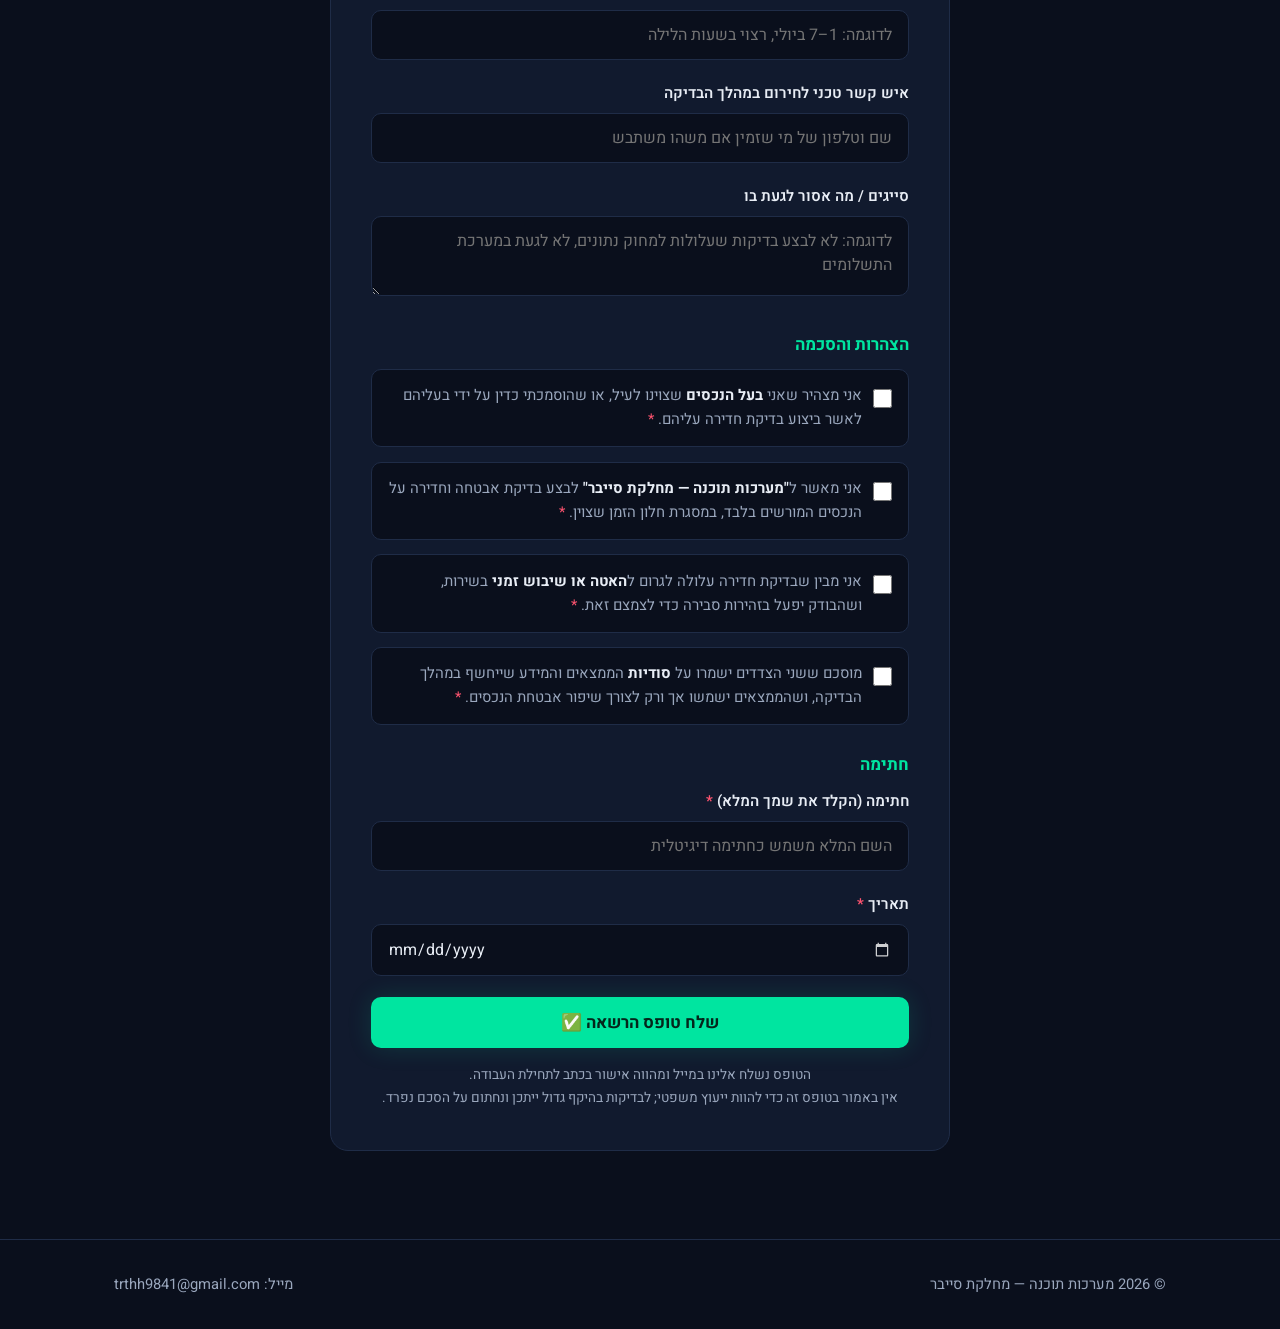
==== commit 2795b858: "עדכון פרטי קשר וטקסט הטופס - החלפת מספר הטלפון במייל trthh9841@gmail.com בכל העמודים - הסרת המילה "ה" ====
--- a/authorization.html
+++ b/authorization.html
@@ -186,7 +186,7 @@
 <footer>
   <div class="container">
     <span>© 2026 מערכות תוכנה — מחלקת סייבר</span>
-    <span>טלפון: <a href="tel:0533105452" dir="ltr">053-310-5452</a></span>
+    <span>מייל: <a href="mailto:trthh9841@gmail.com" dir="ltr">trthh9841@gmail.com</a></span>
   </div>
 </footer>
 
